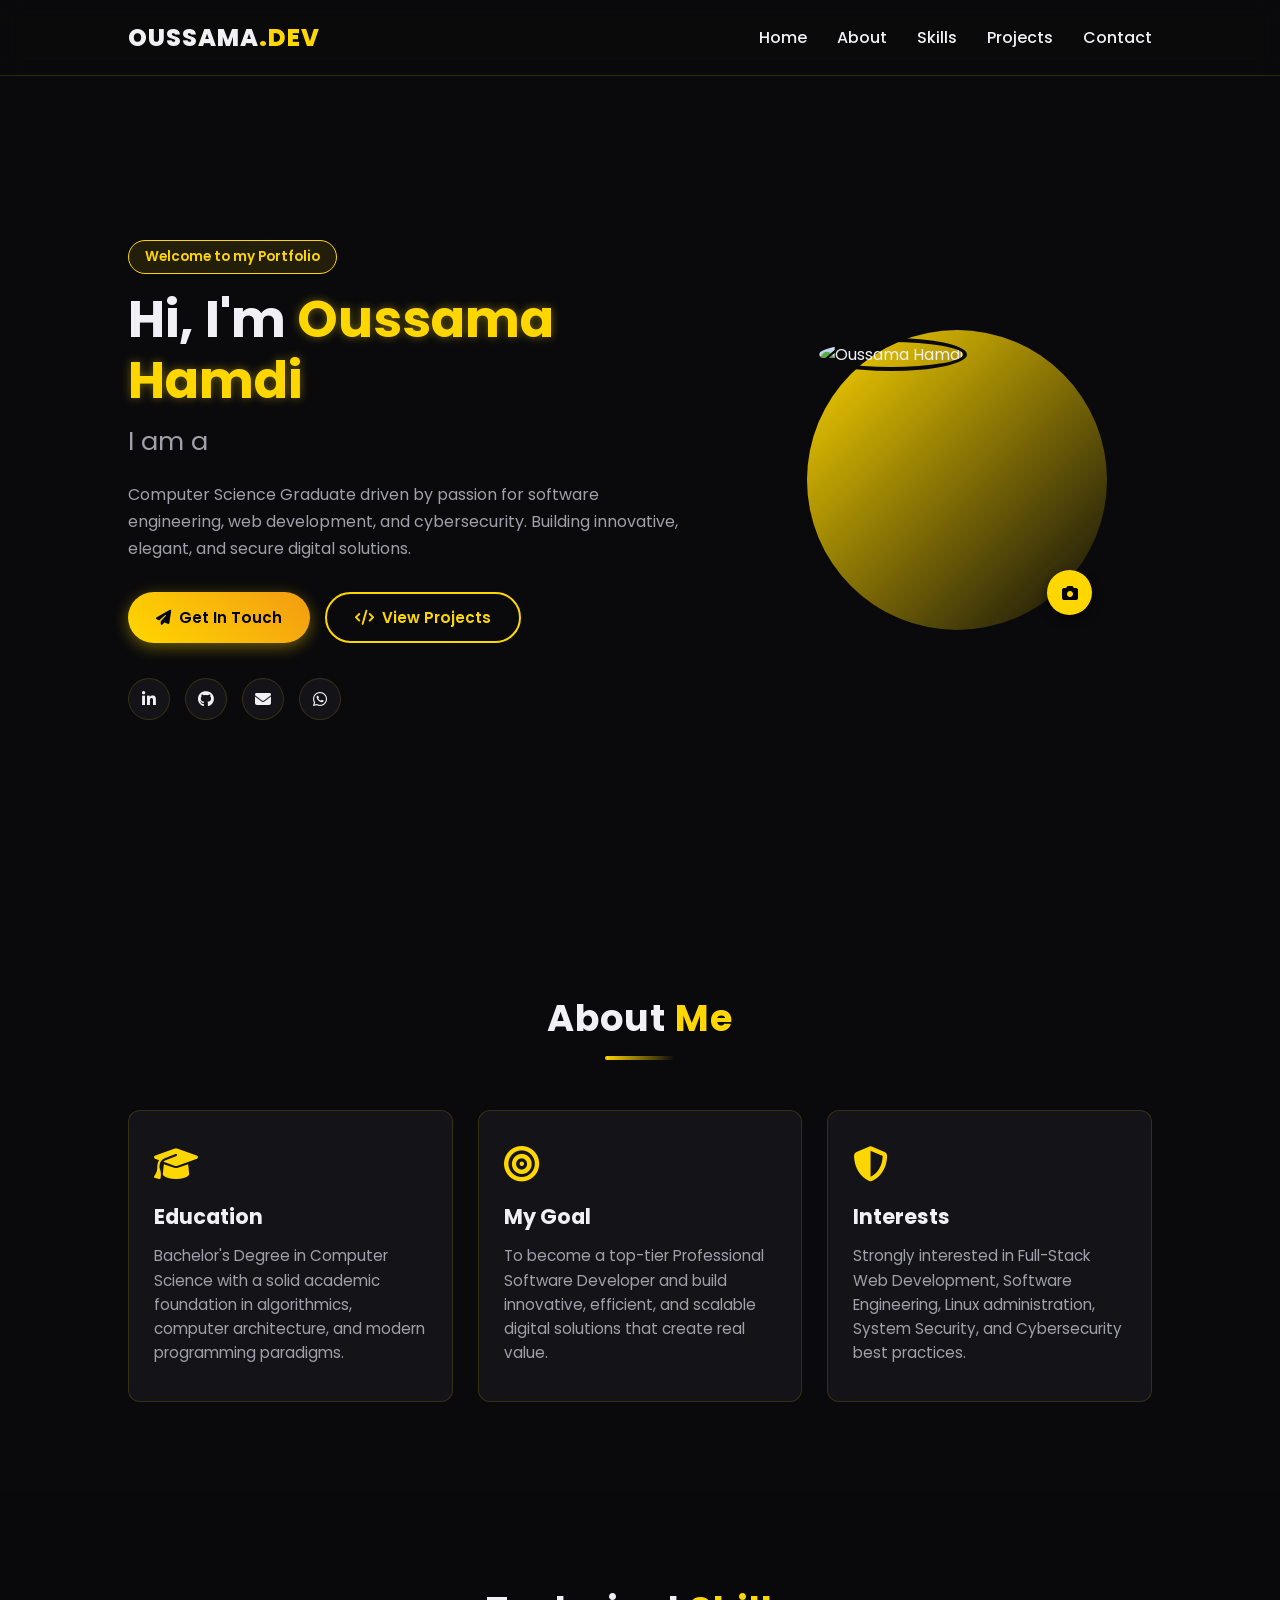
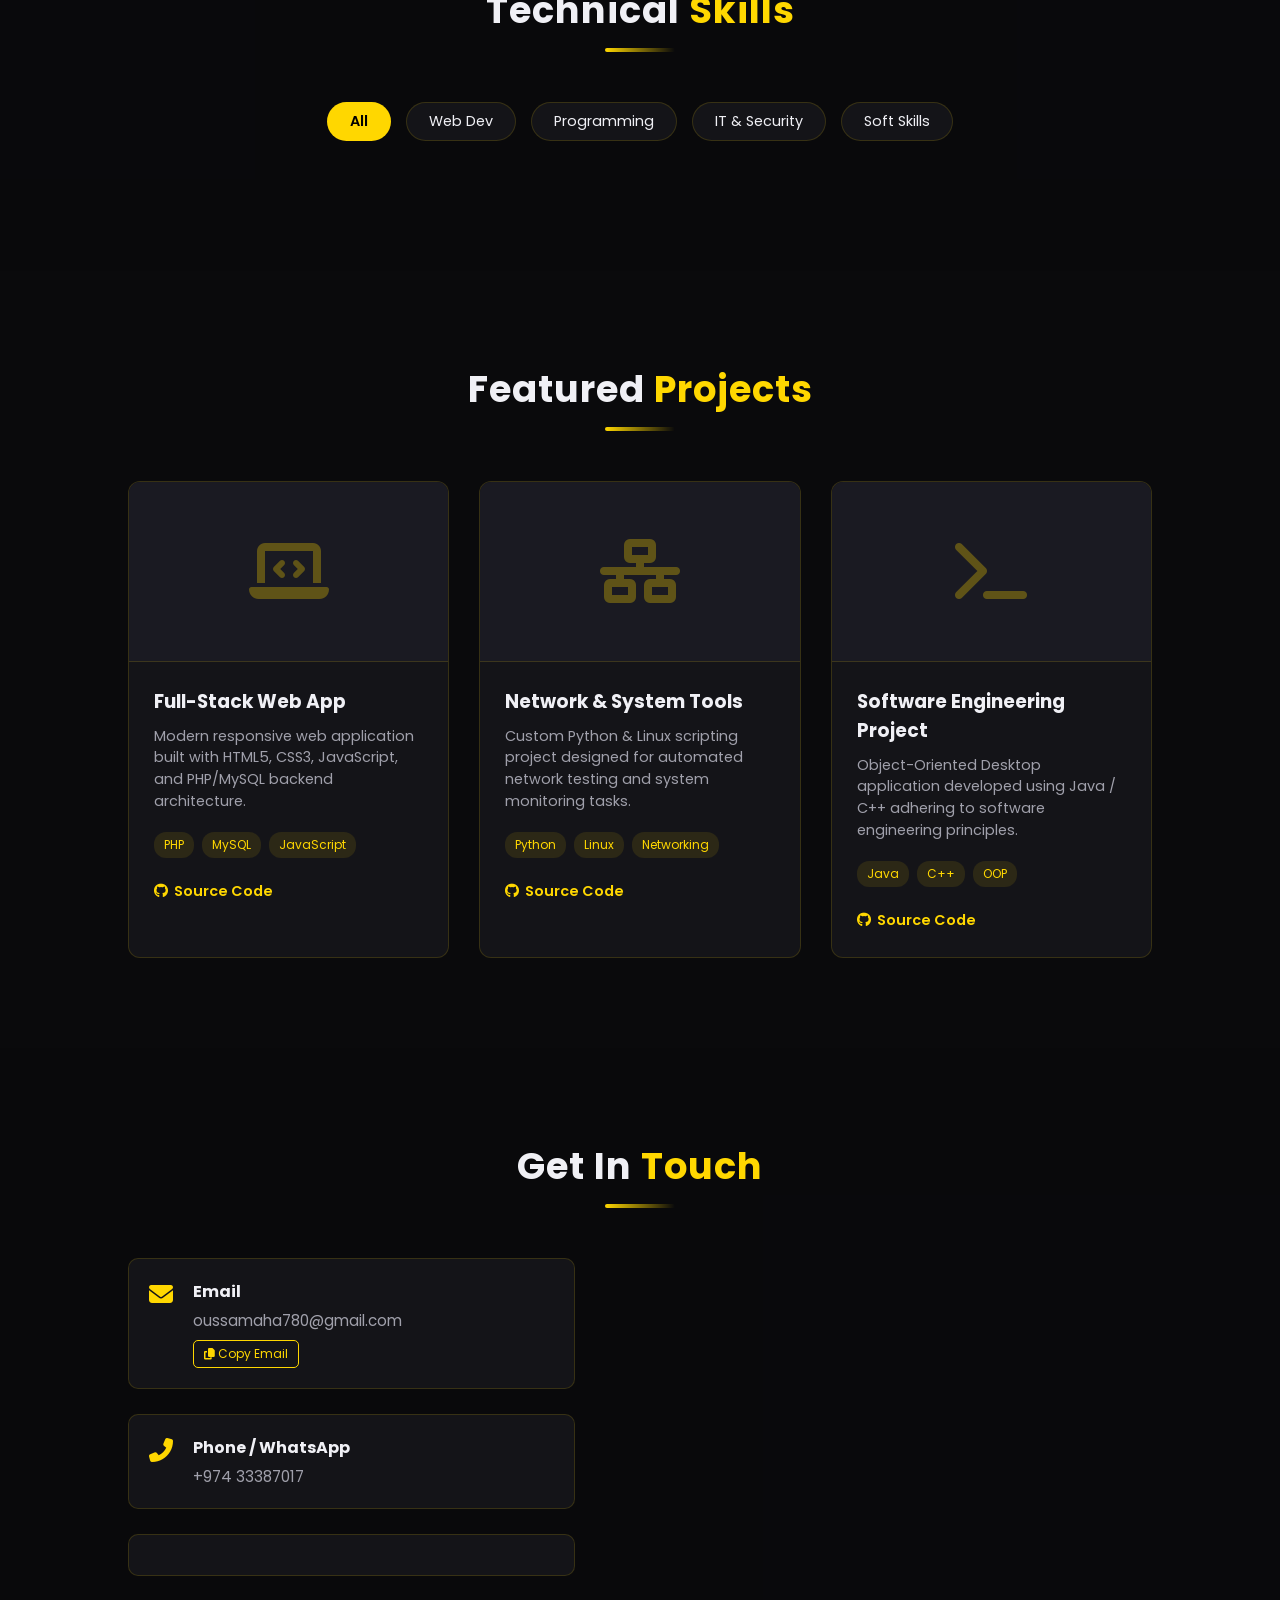
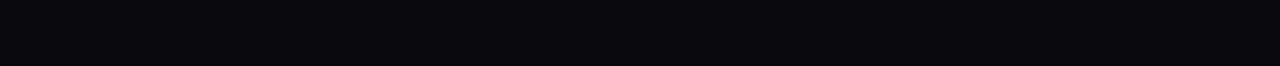
==== index.html @ 5cb372cb "Add files via upload" ====
<!DOCTYPE html>
<html lang="en">
<head>
    <meta charset="UTF-8">
    <meta name="viewport" content="width=device-width, initial-scale=1.0">
    <title>Oussama Hamdi | Software & Web Developer Portfolio</title>
    <!-- FontAwesome for Icons -->
    <link rel="stylesheet" href="https://cdnjs.cloudflare.com/ajax/libs/font-awesome/6.4.0/css/all.min.css">
    <!-- Google Fonts -->
    <link href="https://fonts.googleapis.com/css2?family=Poppins:wght@300;400;500;600;700;800&family=Cairo:wght@400;700&display=swap" rel="stylesheet">
    <!-- CSS File -->
    <link rel="stylesheet" href="style.css">
</head>
<body>

    <!-- Dynamic Particle Canvas -->
    <canvas id="bg-canvas"></canvas>

    <!-- Navigation Bar -->
    <nav class="navbar">
        <div class="logo">OUSSAMA<span>.DEV</span></div>
        <ul class="nav-links">
            <li><a href="#hero">Home</a></li>
            <li><a href="#about">About</a></li>
            <li><a href="#skills">Skills</a></li>
            <li><a href="#projects">Projects</a></li>
            <li><a href="#contact">Contact</a></li>
        </ul>
        <div class="menu-toggle" id="mobile-menu">
            <i class="fas fa-bars"></i>
        </div>
    </nav>

    <!-- Hero Section -->
    <section id="hero" class="hero">
        <div class="hero-container">
            <div class="hero-content">
                <span class="badge">Welcome to my Portfolio</span>
                <h1>Hi, I'm <span class="gold-text">Oussama Hamdi</span></h1>
                <h2 class="typing-container">
                    I am a <span class="typing-text" id="typewriter"></span><span class="cursor"> </span>
                </h2>
                <p>Computer Science Graduate driven by passion for software engineering, web development, and cybersecurity. Building innovative, elegant, and secure digital solutions.</p>
                
                <div class="hero-btns">
                    <a href="#contact" class="btn btn-primary"><i class="fas fa-paper-plane"></i> Get In Touch</a>
                    <a href="#projects" class="btn btn-outline"><i class="fas fa-code"></i> View Projects</a>
                </div>

                <div class="social-links">
                    <a href="https://www.linkedin.com/in/oussama-hamdi-a90a05418" target="_blank" title="LinkedIn"><i class="fab fa-linkedin-in"></i></a>
                    <a href="https://github.com/oussama2026dev" target="_blank" title="GitHub"><i class="fab fa-github"></i></a>
                    <a href="mailto:oussamaha780@gmail.com" title="Email"><i class="fas fa-envelope"></i></a>
                    <a href="https://wa.me/97433387017" target="_blank" title="WhatsApp"><i class="fab fa-whatsapp"></i></a>
                </div>
            </div>

            <!-- Profile Image Area with Image Upload Feature -->
            <div class="hero-image-box">
                <div class="image-wrapper">
                    <img id="profile-img" src="https://images.unsplash.com/photo-1534972195531-d756b9bfa9f2?auto=format&fit=crop&w=600&q=80" alt="Oussama Hamdi">
                    <label for="image-upload" class="upload-badge" title="Click to change your photo">
                        <i class="fas fa-camera"></i>
                    </label>
                    <input type="file" id="image-upload" accept="image/*" style="display: none;">
                </div>
            </div>
        </div>
    </section>

    <!-- About Section -->
    <section id="about" class="section">
        <div class="section-title">
            <h2>About <span>Me</span></h2>
            <div class="title-underline"></div>
        </div>
        <div class="about-grid">
            <div class="about-card highlight">
                <i class="fas fa-graduation-cap icon"></i>
                <h3>Education</h3>
                <p>Bachelor's Degree in Computer Science with a solid academic foundation in algorithmics, computer architecture, and modern programming paradigms.</p>
            </div>
            <div class="about-card highlight">
                <i class="fas fa-bullseye icon"></i>
                <h3>My Goal</h3>
                <p>To become a top-tier Professional Software Developer and build innovative, efficient, and scalable digital solutions that create real value.</p>
            </div>
            <div class="about-card highlight">
                <i class="fas fa-shield-alt icon"></i>
                <h3>Interests</h3>
                <p>Strongly interested in Full-Stack Web Development, Software Engineering, Linux administration, System Security, and Cybersecurity best practices.</p>
            </div>
        </div>
    </section>

    <!-- Skills Section -->
    <section id="skills" class="section dark-bg">
        <div class="section-title">
            <h2>Technical <span>Skills</span></h2>
            <div class="title-underline"></div>
        </div>

        <div class="skills-filter">
            <button class="filter-btn active" data-filter="all">All</button>
            <button class="filter-btn" data-filter="web">Web Dev</button>
            <button class="filter-btn" data-filter="prog">Programming</button>
            <button class="filter-btn" data-filter="it">IT & Security</button>
            <button class="filter-btn" data-filter="soft">Soft Skills</button>
        </div>

        <div class="skills-grid" id="skills-container">
            <!-- Dynamic skills rendered by JS -->
        </div>
    </section>

    <!-- Projects Section -->
    <section id="projects" class="section">
        <div class="section-title">
            <h2>Featured <span>Projects</span></h2>
            <div class="title-underline"></div>
        </div>
        <div class="projects-grid">
            <div class="project-card">
                <div class="project-img">
                    <i class="fas fa-laptop-code placeholder-icon"></i>
                </div>
                <div class="project-info">
                    <h3>Full-Stack Web App</h3>
                    <p>Modern responsive web application built with HTML5, CSS3, JavaScript, and PHP/MySQL backend architecture.</p>
                    <div class="tags">
                        <span>PHP</span> <span>MySQL</span> <span>JavaScript</span>
                    </div>
                    <div class="project-links">
                        <a href="https://github.com/oussama2026dev" target="_blank"><i class="fab fa-github"></i> Source Code</a>
                    </div>
                </div>
            </div>

            <div class="project-card">
                <div class="project-img">
                    <i class="fas fa-network-wired placeholder-icon"></i>
                </div>
                <div class="project-info">
                    <h3>Network & System Tools</h3>
                    <p>Custom Python & Linux scripting project designed for automated network testing and system monitoring tasks.</p>
                    <div class="tags">
                        <span>Python</span> <span>Linux</span> <span>Networking</span>
                    </div>
                    <div class="project-links">
                        <a href="https://github.com/oussama2026dev" target="_blank"><i class="fab fa-github"></i> Source Code</a>
                    </div>
                </div>
            </div>

            <div class="project-card">
                <div class="project-img">
                    <i class="fas fa-terminal placeholder-icon"></i>
                </div>
                <div class="project-info">
                    <h3>Software Engineering Project</h3>
                    <p>Object-Oriented Desktop application developed using Java / C++ adhering to software engineering principles.</p>
                    <div class="tags">
                        <span>Java</span> <span>C++</span> <span>OOP</span>
                    </div>
                    <div class="project-links">
                        <a href="https://github.com/oussama2026dev" target="_blank"><i class="fab fa-github"></i> Source Code</a>
                    </div>
                </div>
            </div>
        </div>
    </section>

    <!-- Contact Section -->
    <section id="contact" class="section dark-bg">
        <div class="section-title">
            <h2>Get In <span>Touch</span></h2>
            <div class="title-underline"></div>
        </div>
        <div class="contact-wrapper">
            <div class="contact-info">
                <div class="contact-item">
                    <i class="fas fa-envelope icon"></i>
                    <div>
                        <h4>Email</h4>
                        <p id="email-text">oussamaha780@gmail.com</p>
                        <button class="copy-btn" onclick="copyEmail()"><i class="fas fa-copy"></i> Copy Email</button>
                    </div>
                </div>

                <div class="contact-item">
                    <i class="fas fa-phone-alt icon"></i>
                    <div>
                        <h4>Phone / WhatsApp</h4>
                        <p>+974 33387017</p>
                    </div>
                </div>

                <div class="contact-item">
---- style.css ----
/* Color Palette: Deep Black & Premium Neon Gold */
:root {
    --bg-dark: #0a0a0c;
    --bg-card: #141418;
    --bg-card-hover: #1e1e24;
    --gold-primary: #ffd700;
    --gold-accent: #f39c12;
    --gold-glow: rgba(255, 215, 0, 0.4);
    --text-main: #f0f0f5;
    --text-muted: #a0a0ab;
    --border-color: rgba(255, 215, 0, 0.15);
    --transition: all 0.3s ease;
}

* {
    margin: 0;
    padding: 0;
    box-sizing: border-box;
    font-family: 'Poppins', 'Cairo', sans-serif;
    scroll-behavior: smooth;
}

body {
    background-color: var(--bg-dark);
    color: var(--text-main);
    overflow-x: hidden;
    position: relative;
}

#bg-canvas {
    position: fixed;
    top: 0;
    left: 0;
    width: 100vw;
    height: 100vh;
    z-index: -1;
    pointer-events: none;
}

/* Typography & General */
.gold-text {
    color: var(--gold-primary);
    text-shadow: 0 0 10px var(--gold-glow);
}

.section {
    padding: 90px 10%;
}

.dark-bg {
    background-color: rgba(10, 10, 12, 0.85);
}

.section-title {
    text-align: center;
    margin-bottom: 50px;
}

.section-title h2 {
    font-size: 2.3rem;
    font-weight: 700;
    letter-spacing: 1px;
}

.section-title h2 span {
    color: var(--gold-primary);
}

.title-underline {
    width: 70px;
    height: 4px;
    background: linear-gradient(90deg, var(--gold-primary), transparent);
    margin: 10px auto 0;
    border-radius: 2px;
}

/* Navbar */
.navbar {
    display: flex;
    justify-content: space-between;
    align-items: center;
    padding: 20px 10%;
    position: fixed;
    width: 100%;
    top: 0;
    left: 0;
    z-index: 1000;
    background: rgba(10, 10, 12, 0.9);
    backdrop-filter: blur(10px);
    border-bottom: 1px solid var(--border-color);
}

.logo {
    font-size: 1.5rem;
    font-weight: 800;
    letter-spacing: 1px;
}

.logo span {
    color: var(--gold-primary);
}

.nav-links {
    display: flex;
    list-style: none;
    gap: 30px;
}

.nav-links a {
    color: var(--text-main);
    text-decoration: none;
    font-weight: 500;
    transition: var(--transition);
}

.nav-links a:hover {
    color: var(--gold-primary);
}

.menu-toggle {
    display: none;
    font-size: 1.5rem;
    cursor: pointer;
    color: var(--gold-primary);
}

/* Hero Section */
.hero {
    min-height: 100vh;
    display: flex;
    align-items: center;
    padding: 120px 10% 60px;
}

.hero-container {
    display: grid;
    grid-template-columns: 1.2fr 0.8fr;
    gap: 50px;
    align-items: center;
    width: 100%;
}

.badge {
    display: inline-block;
    padding: 6px 16px;
    background: rgba(255, 215, 0, 0.1);
    color: var(--gold-primary);
    border: 1px solid var(--gold-primary);
    border-radius: 20px;
    font-size: 0.85rem;
    font-weight: 600;
    margin-bottom: 15px;
}

.hero-content h1 {
    font-size: 3.2rem;
    line-height: 1.2;
    margin-bottom: 10px;
}

.typing-container {
    font-size: 1.6rem;
    color: var(--text-muted);
    font-weight: 400;
    margin-bottom: 20px;
}

.typing-text {
    color: var(--gold-primary);
    font-weight: 600;
}

.cursor {
    display: inline-block;
    background-color: var(--gold-primary);
    width: 2px;
    animation: blink 1s infinite;
}

@keyframes blink {
    0%, 100% { opacity: 1; }
    50% { opacity: 0; }
}

.hero-content p {
    color: var(--text-muted);
    font-size: 1rem;
    line-height: 1.7;
    margin-bottom: 30px;
    max-width: 550px;
}

.hero-btns {
    display: flex;
    gap: 15px;
    margin-bottom: 35px;
}

.btn {
    padding: 12px 28px;
    border-radius: 30px;
    text-decoration: none;
    font-weight: 600;
    font-size: 0.95rem;
    transition: var(--transition);
    cursor: pointer;
    display: inline-flex;
    align-items: center;
    gap: 8px;
    border: none;
}

.btn-primary {
    background: linear-gradient(45deg, var(--gold-primary), var(--gold-accent));
    color: #000;
    box-shadow: 0 4px 15px var(--gold-glow);
}

.btn-primary:hover {
    transform: translateY(-3px);
    box-shadow: 0 6px 20px rgba(255, 215, 0, 0.6);
}

.btn-outline {
    background: transparent;
    color: var(--gold-primary);
    border: 2px solid var(--gold-primary);
}

.btn-outline:hover {
    background: rgba(255, 215, 0, 0.1);
    transform: translateY(-3px);
}

.social-links {
    display: flex;
    gap: 15px;
}

.social-links a {
    width: 42px;
    height: 42px;
    border-radius: 50%;
    background: var(--bg-card);
    border: 1px solid var(--border-color);
    color: var(--text-main);
    display: flex;
    align-items: center;
    justify-content: center;
    text-decoration: none;
    transition: var(--transition);
}

.social-links a:hover {
    color: var(--gold-primary);
    border-color: var(--gold-primary);
    transform: translateY(-50%) scale(1.1);
    box-shadow: 0 0 15px var(--gold-glow);
}

/* Hero Image Upload Styling */
.hero-image-box {
    display: flex;
    justify-content: center;
}

.image-wrapper {
    position: relative;
    width: 300px;
    height: 300px;
    border-radius: 50%;
    padding: 8px;
    background: linear-gradient(135deg, var(--gold-primary), transparent);
}

.image-wrapper img {
    width: 100%;
    height: 100%;
    object-fit: cover;
    border-radius: 50%;
    border: 4px solid var(--bg-dark);
}

.upload-badge {
    position: absolute;
    bottom: 15px;
    right: 15px;
    background: var(--gold-primary);
    color: #000;
    width: 45px;
    height: 45px;
    border-radius: 50%;
    display: flex;
    align-items: center;
    justify-content: center;
    cursor: pointer;
    box-shadow: 0 4px 10px rgba(0, 0, 0, 0.5);
    transition: var(--transition);
}

.upload-badge:hover {
    transform: scale(1.15);
}

/* About Grid */
.about-grid {
    display: grid;
    grid-template-columns: repeat(auto-fit, minmax(280px, 1fr));
    gap: 25px;
}

.about-card {
    background: var(--bg-card);
    padding: 35px 25px;
    border-radius: 12px;
    border: 1px solid var(--border-color);
    transition: var(--transition);
}

.about-card:hover {
    transform: translateY(-8px);
    border-color: var(--gold-primary);
    box-shadow: 0 8px 25px rgba(255, 215, 0, 0.1);
}

.about-card .icon {
    font-size: 2.2rem;
    color: var(--gold-primary);
    margin-bottom: 20px;
}

.about-card h3 {
    margin-bottom: 12px;
    font-size: 1.3rem;
}

.about-card p {
    color: var(--text-muted);
    font-size: 0.95rem;
    line-height: 1.6;
}

/* Skills Section */
.skills-filter {
    display: flex;
    justify-content: center;
    gap: 15px;
    margin-bottom: 40px;
    flex-wrap: wrap;
}

.filter-btn {
    padding: 8px 22px;
    background: var(--bg-card);
    border: 1px solid var(--border-color);
    color: var(--text-main);
    border-radius: 20px;
    cursor: pointer;
    font-size: 0.9rem;
    transition: var(--transition);
}

.filter-btn.active, .filter-btn:hover {
    background: var(--gold-primary);
    color: #000;
    font-weight: 600;
}

.skills-grid {
    display: grid;
    grid-template-columns: repeat(auto-fill, minmax(180px, 1fr));
    gap: 20px;
}

.skill-card {
    background: var(--bg-card);
    padding: 20px;
    border-radius: 10px;
    border: 1px solid var(--border-color);
    display: flex;
    align-items: center;
    gap: 15px;
    transition: var(--transition);
}

.skill-card:hover {
    border-color: var(--gold-primary);
    background: var(--bg-card-hover);
    transform: scale(1.03);
}

.skill-card i {
    font-size: 1.8rem;
    color: var(--gold-primary);
}

.skill-card span {
    font-weight: 500;
    font-size: 0.95rem;
}

/* Projects Grid */
.projects-grid {
    display: grid;
    grid-template-columns: repeat(auto-fit, minmax(300px, 1fr));
    gap: 30px;
}

.project-card {
    background: var(--bg-card);
    border-radius: 12px;
    overflow: hidden;
    border: 1px solid var(--border-color);
    transition: var(--transition);
}

.project-card:hover {
    transform: translateY(-8px);
    border-color: var(--gold-primary);
}

.project-img {
    height: 180px;
    background: #1a1a22;
    display: flex;
    align-items: center;
    justify-content: center;
    border-bottom: 1px solid var(--border-color);
}

.placeholder-icon {
    font-size: 4rem;
    color: rgba(255, 215, 0, 0.3);
}

.project-info {
    padding: 25px;
}

.project-info h3 {
    margin-bottom: 10px;
}

.project-info p {
    color: var(--text-muted);
    font-size: 0.9rem;
    line-height: 1.5;
    margin-bottom: 20px;
}

.tags {
    display: flex;
    gap: 8px;
    margin-bottom: 20px;
    flex-wrap: wrap;
}

.tags span {
    background: rgba(255, 215, 0, 0.1);
    color: var(--gold-primary);
    font-size: 0.75rem;
    padding: 4px 10px;
    border-radius: 12px;
}

.project-links a {
    color: var(--gold-primary);
    text-decoration: none;
    font-size: 0.9rem;
    font-weight: 600;
    display: inline-flex;
    align-items: center;
    gap: 6px;
}

/* Contact Wrapper */
.contact-wrapper {
    display: grid;
    grid-template-columns: 1fr 1.2fr;
    gap: 40px;
}

.contact-info {
    display: flex;
    flex-direction: column;
    gap: 25px;
}

.contact-item {
    display: flex;
    gap: 20px;
    align-items: flex-start;
    background: var(--bg-card);
    padding: 20px;
    border-radius: 10px;
    border: 1px solid var(--border-color);
}

.contact-item .icon {
    font-size: 1.5rem;
    color: var(--gold-primary);
    margin-top: 3px;
}

.contact-item h4 {
    margin-bottom: 5px;
}

.contact-item p, .contact-item a {
    color: var(--text-muted);
    text-decoration: none;
    font-size: 0.95rem;
}

.copy-btn {
    margin-top: 8px;
    background: transparent;
    border: 1px solid var(--gold-primary);
    color: var(--gold-primary);
    padding: 4px 10px;
    border-radius: 5px;
    font-size: 0.75rem;
    cursor: pointer;
    transition: var(--transition);
}

.copy-btn:hover {
    background: var(--gold-primary);
    color: #000;
}

.contact-form {
    background: var(--bg-card);
    padding: 30px;
    border-radius: 12px;
    border: 1px solid var(--border-color);
}

.form-group {
    margin-bottom: 20px;
}

.form-group input, .form-group textarea {
    width: 100%;
    padding: 12px 15px;
    background: #0d0d10;
    border: 1px solid var(--border-color);
    border-radius: 8px;
    color: var(--text-main);
    font-size: 0.95rem;
    outline: none;
    transition: var(--transition);
}

.form-group input:focus, .form-group textarea:focus {
    border-color: var(--gold-primary);
    box-shadow: 0 0 8px var(--gold-glow);
}

.full-width {
    width: 100%;
    justify-content: center;
}

/* Footer */
footer {
    text-align: center;
    padding: 25px;
    border-top: 1px solid var(--border-color);
    color: var(--text-muted);
    font-size: 0.85rem;
}

/* Mobile Responsive */
@media (max-width: 900px) {
    .hero-container {
        grid-template-columns: 1fr;
        text-align: center;
    }

    .hero-content p {
        margin: 0 auto 30px;
    }

    .hero-btns, .social-links {
        justify-content: center;
    }

    .contact-wrapper {
        grid-template-columns: 1fr;
    }

    .nav-links {
        display: none;
        position: absolute;
        top: 100%;
        left: 0;
        width: 100%;
        background: var(--bg-dark);
        flex-direction: column;
        padding: 20px;
        text-align: center;
        border-bottom: 1px solid var(--border-color);
    }

    .nav-links.active {
        display: flex;
    }

    .menu-toggle {
        display: block;
    }
}
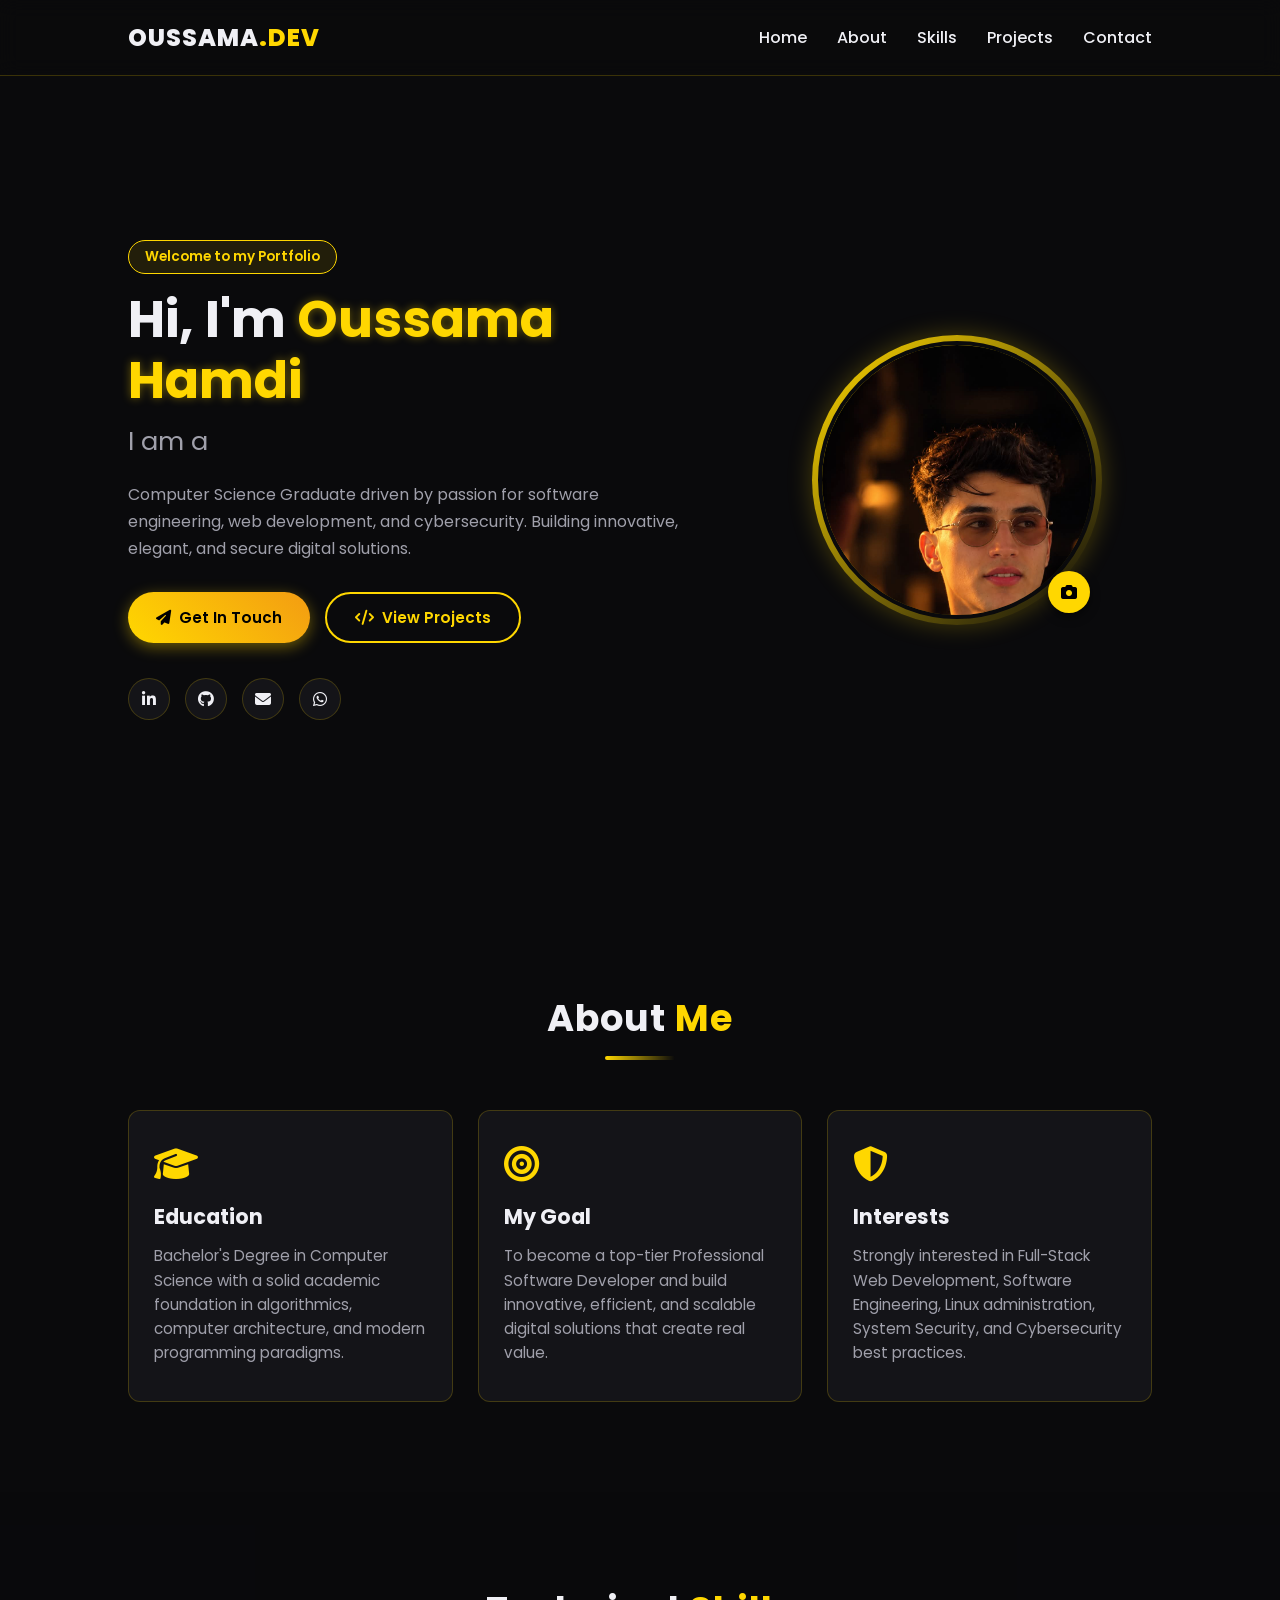
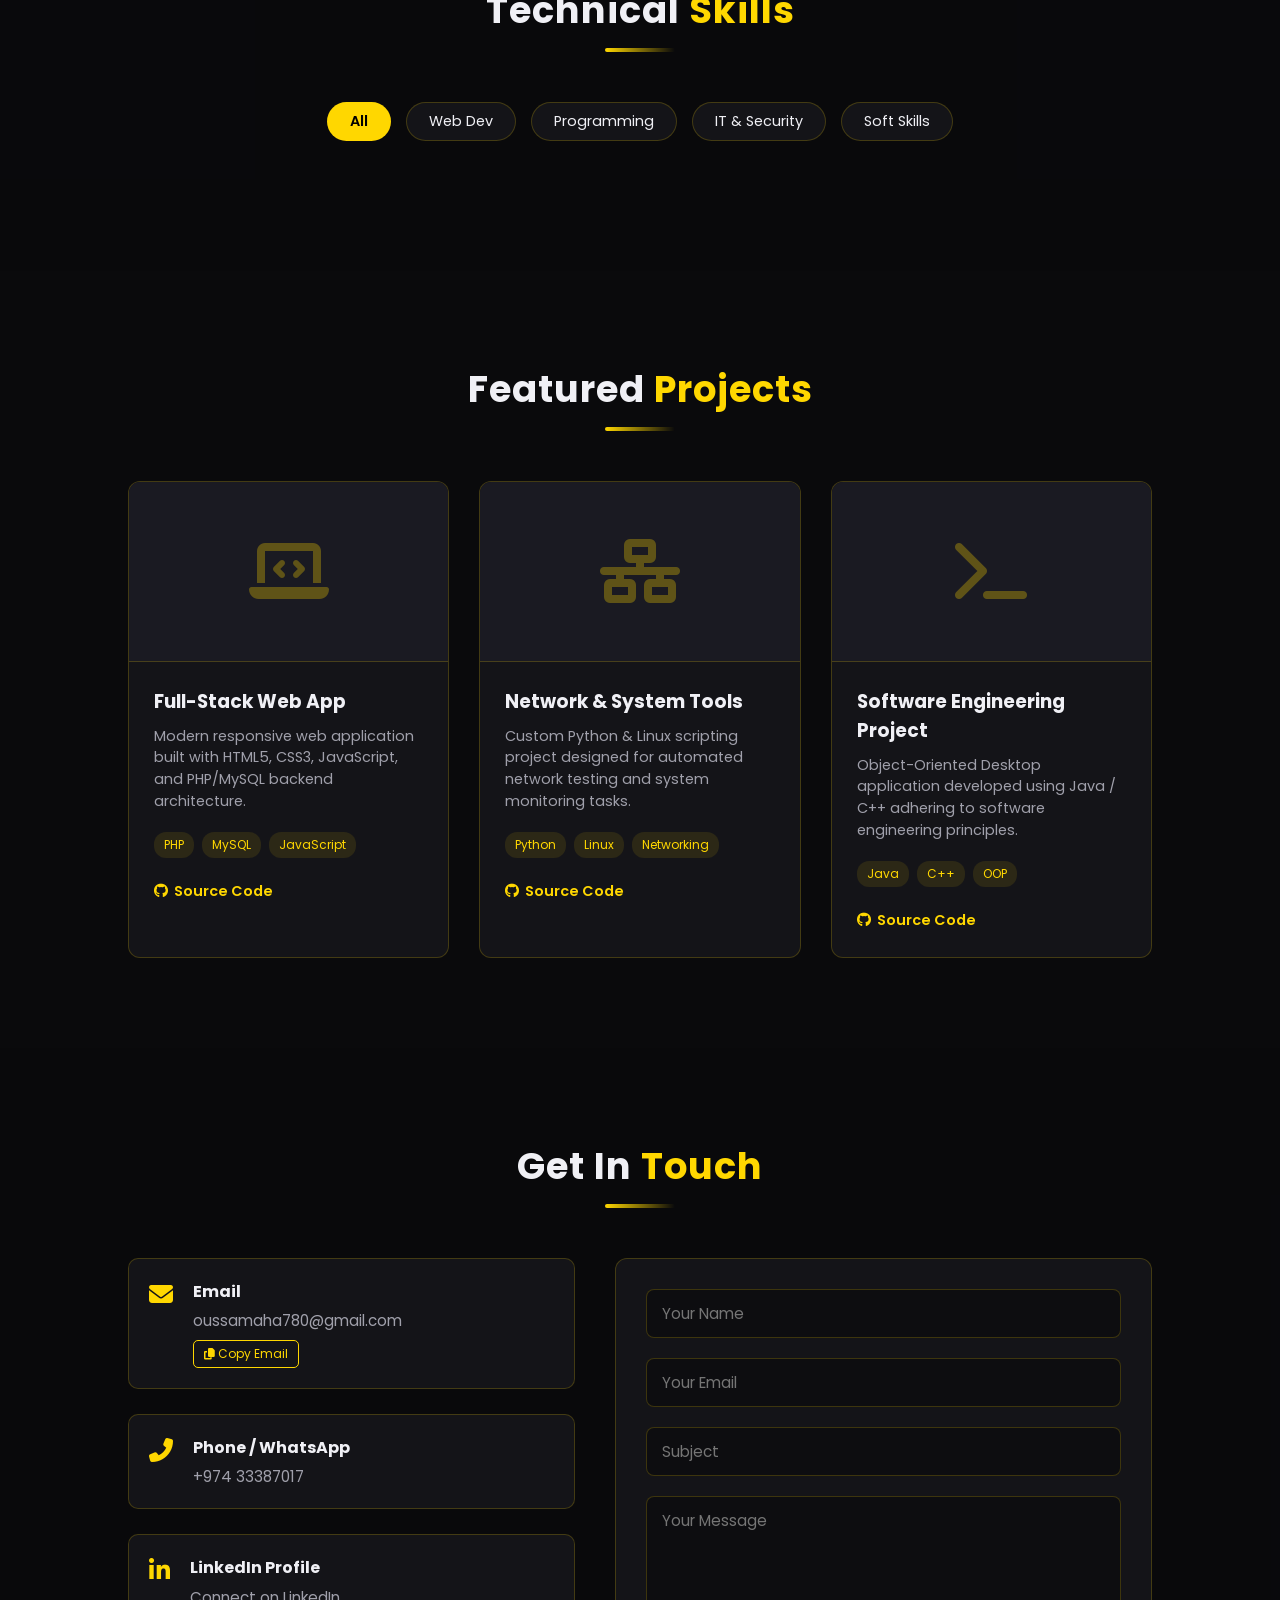
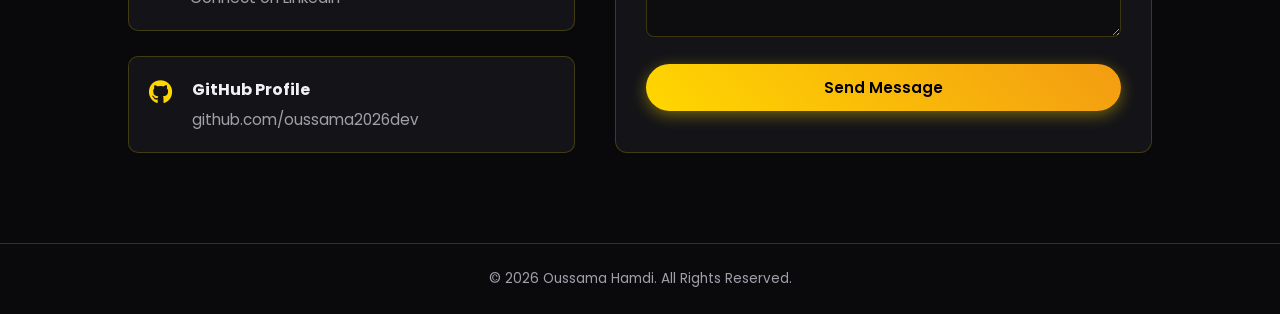
==== commit 3079a12b: "oussa" ====
--- a/index.html
+++ b/index.html
@@ -4,16 +4,16 @@
     <meta charset="UTF-8">
     <meta name="viewport" content="width=device-width, initial-scale=1.0">
     <title>Oussama Hamdi | Software & Web Developer Portfolio</title>
-    <!-- FontAwesome for Icons -->
+    <!-- FontAwesome Icons -->
     <link rel="stylesheet" href="https://cdnjs.cloudflare.com/ajax/libs/font-awesome/6.4.0/css/all.min.css">
     <!-- Google Fonts -->
     <link href="https://fonts.googleapis.com/css2?family=Poppins:wght@300;400;500;600;700;800&family=Cairo:wght@400;700&display=swap" rel="stylesheet">
-    <!-- CSS File -->
+    <!-- CSS Link -->
     <link rel="stylesheet" href="style.css">
 </head>
 <body>
 
-    <!-- Dynamic Particle Canvas -->
+    <!-- Particle Animation Canvas -->
     <canvas id="bg-canvas"></canvas>
 
     <!-- Navigation Bar -->
@@ -55,11 +55,12 @@
                 </div>
             </div>
 
-            <!-- Profile Image Area with Image Upload Feature -->
+            <!-- Profile Image Section -->
             <div class="hero-image-box">
                 <div class="image-wrapper">
-                    <img id="profile-img" src="https://images.unsplash.com/photo-1534972195531-d756b9bfa9f2?auto=format&fit=crop&w=600&q=80" alt="Oussama Hamdi">
-                    <label for="image-upload" class="upload-badge" title="Click to change your photo">
+                    <!-- تم دمج صورتك الشخصية هنا -->
+                    <img id="profile-img" src="profilee.jpg" alt=" ">
+                    <label for="image-upload" class="upload-badge" title="Change photo">
                         <i class="fas fa-camera"></i>
                     </label>
                     <input type="file" id="image-upload" accept="image/*" style="display: none;">
@@ -108,9 +109,7 @@
             <button class="filter-btn" data-filter="soft">Soft Skills</button>
         </div>
 
-        <div class="skills-grid" id="skills-container">
-            <!-- Dynamic skills rendered by JS -->
-        </div>
+        <div class="skills-grid" id="skills-container"></div>
     </section>
 
     <!-- Projects Section -->
@@ -195,4 +194,47 @@
                     </div>
                 </div>
 
-                <div class="contact-item">+                <div class="contact-item">
+                    <i class="fab fa-linkedin-in icon"></i>
+                    <div>
+                        <h4>LinkedIn Profile</h4>
+                        <a href="https://www.linkedin.com/in/oussama-hamdi-a90a05418" target="_blank">Connect on LinkedIn</a>
+                    </div>
+                </div>
+
+                <div class="contact-item">
+                    <i class="fab fa-github icon"></i>
+                    <div>
+                        <h4>GitHub Profile</h4>
+                        <a href="https://github.com/oussama2026dev" target="_blank">github.com/oussama2026dev</a>
+                    </div>
+                </div>
+            </div>
+
+            <form class="contact-form" onsubmit="event.preventDefault(); alert('Message sent successfully!');">
+                <div class="form-group">
+                    <input type="text" placeholder="Your Name" required>
+                </div>
+                <div class="form-group">
+                    <input type="email" placeholder="Your Email" required>
+                </div>
+                <div class="form-group">
+                    <input type="text" placeholder="Subject" required>
+                </div>
+                <div class="form-group">
+                    <textarea rows="5" placeholder="Your Message" required></textarea>
+                </div>
+                <button type="submit" class="btn btn-primary full-width">Send Message</button>
+            </form>
+        </div>
+    </section>
+
+    <!-- Footer -->
+    <footer>
+        <p>© 2026 Oussama Hamdi. All Rights Reserved.</p>
+    </footer>
+
+    <!-- JS Link -->
+    <script src="script.js"></script>
+</body>
+</html>
--- a/style.css
+++ b/style.css
@@ -8,7 +8,7 @@
     --gold-glow: rgba(255, 215, 0, 0.4);
     --text-main: #f0f0f5;
     --text-muted: #a0a0ab;
-    --border-color: rgba(255, 215, 0, 0.15);
+    --border-color: rgba(255, 215, 0, 0.2);
     --transition: all 0.3s ease;
 }
 
@@ -37,7 +37,6 @@
     pointer-events: none;
 }
 
-/* Typography & General */
 .gold-text {
     color: var(--gold-primary);
     text-shadow: 0 0 10px var(--gold-glow);
@@ -254,11 +253,11 @@
 .social-links a:hover {
     color: var(--gold-primary);
     border-color: var(--gold-primary);
-    transform: translateY(-50%) scale(1.1);
+    transform: translateY(-3px);
     box-shadow: 0 0 15px var(--gold-glow);
 }
 
-/* Hero Image Upload Styling */
+/* Image Wrapper with Gold Glow */
 .hero-image-box {
     display: flex;
     justify-content: center;
@@ -266,29 +265,31 @@
 
 .image-wrapper {
     position: relative;
-    width: 300px;
-    height: 300px;
+    width: 290px;
+    height: 290px;
     border-radius: 50%;
-    padding: 8px;
+    padding: 6px;
     background: linear-gradient(135deg, var(--gold-primary), transparent);
+    box-shadow: 0 0 25px rgba(255, 215, 0, 0.25);
 }
 
 .image-wrapper img {
     width: 100%;
     height: 100%;
     object-fit: cover;
+    object-position: top center;
     border-radius: 50%;
     border: 4px solid var(--bg-dark);
 }
 
 .upload-badge {
     position: absolute;
-    bottom: 15px;
-    right: 15px;
+    bottom: 12px;
+    right: 12px;
     background: var(--gold-primary);
     color: #000;
-    width: 45px;
-    height: 45px;
+    width: 42px;
+    height: 42px;
     border-radius: 50%;
     display: flex;
     align-items: center;
@@ -302,7 +303,7 @@
     transform: scale(1.15);
 }
 
-/* About Grid */
+/* About Section */
 .about-grid {
     display: grid;
     grid-template-columns: repeat(auto-fit, minmax(280px, 1fr));
@@ -571,7 +572,7 @@
     font-size: 0.85rem;
 }
 
-/* Mobile Responsive */
+/* Mobile Responsiveness */
 @media (max-width: 900px) {
     .hero-container {
         grid-template-columns: 1fr;
@@ -610,4 +611,4 @@
     .menu-toggle {
         display: block;
     }
-}+}
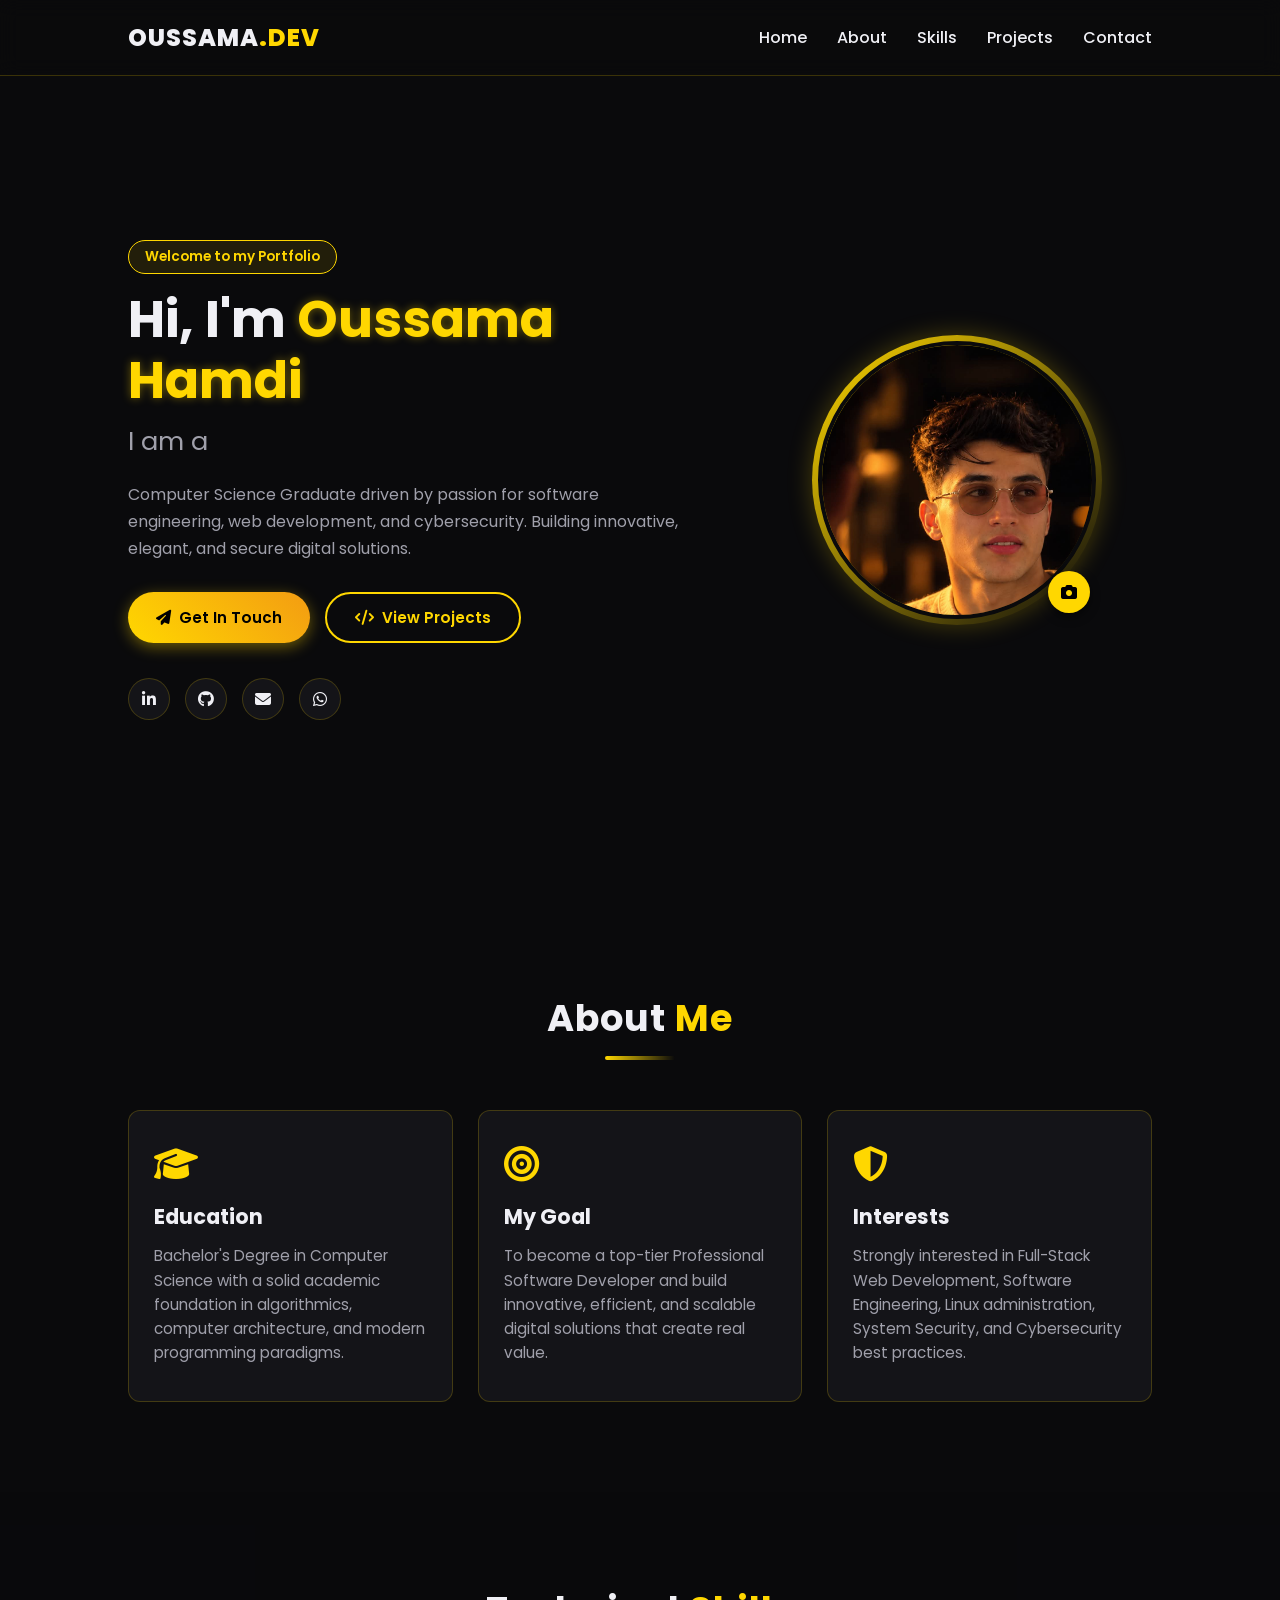
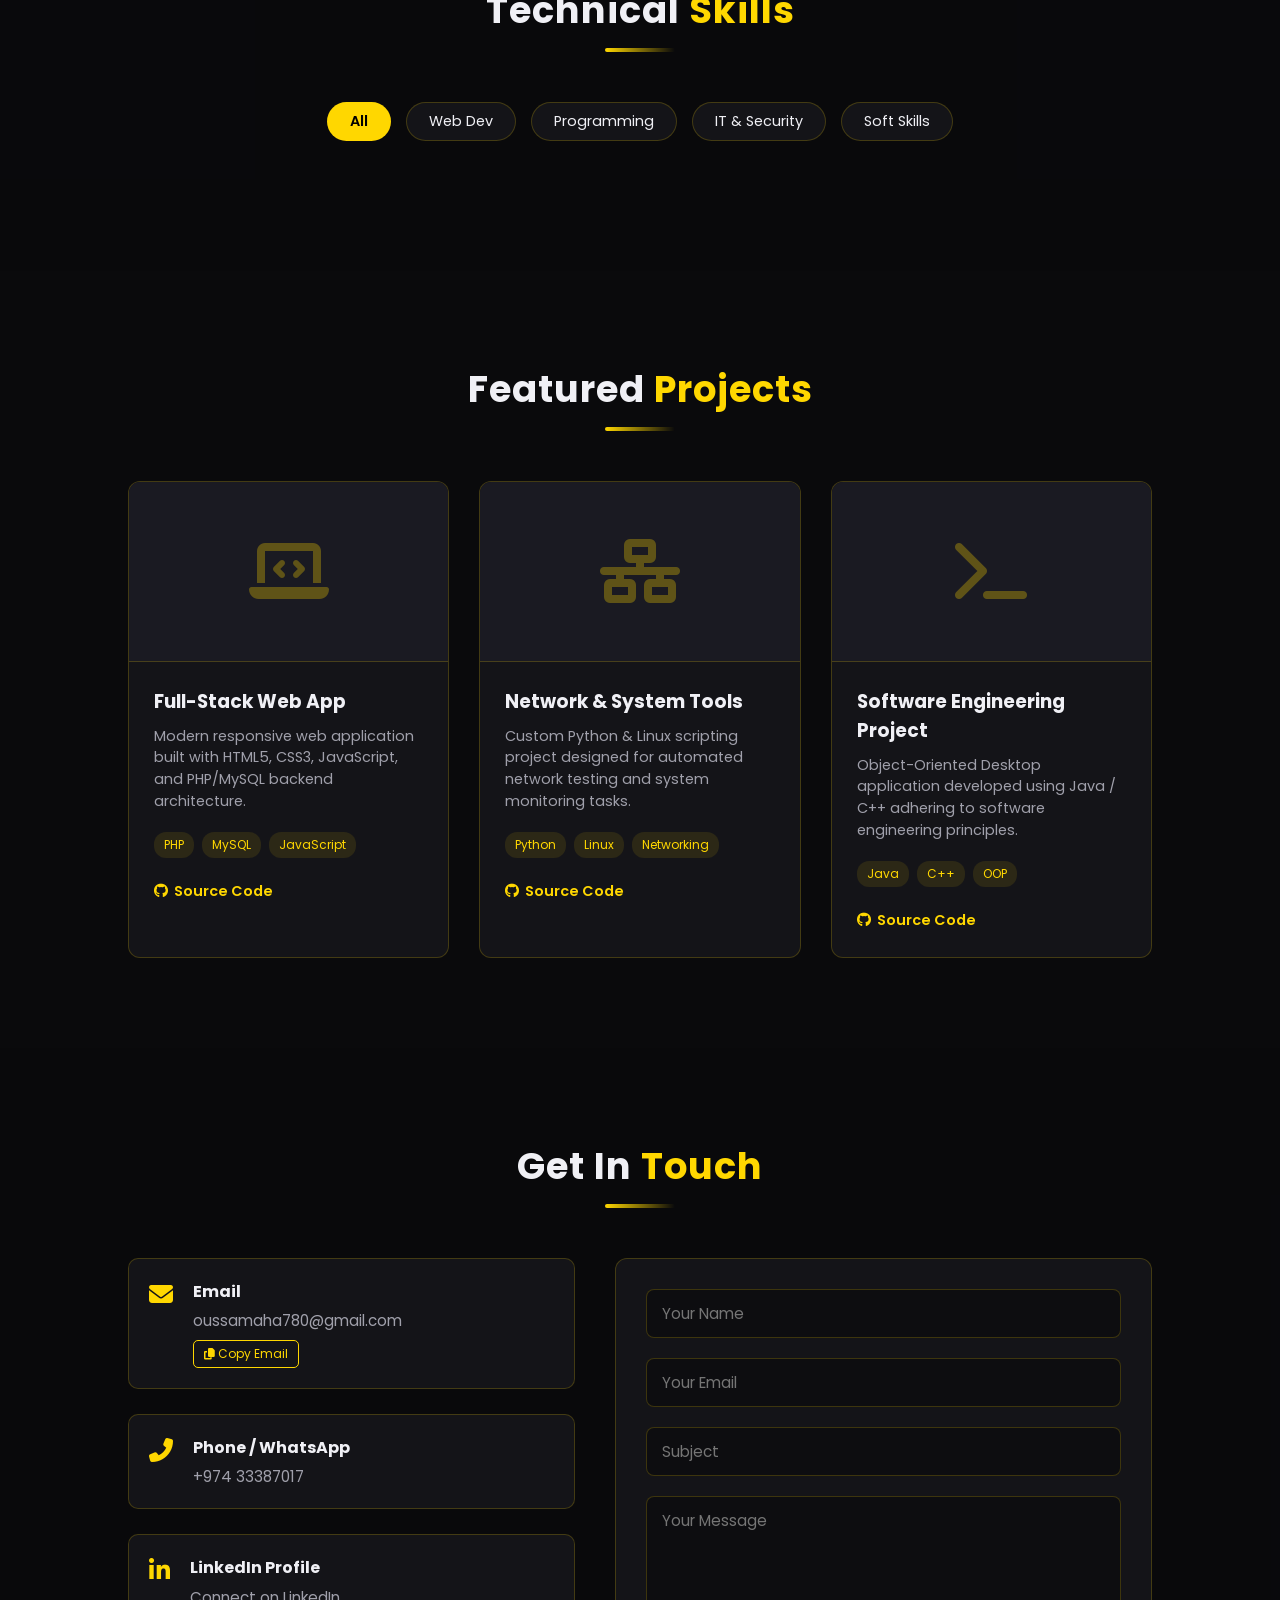
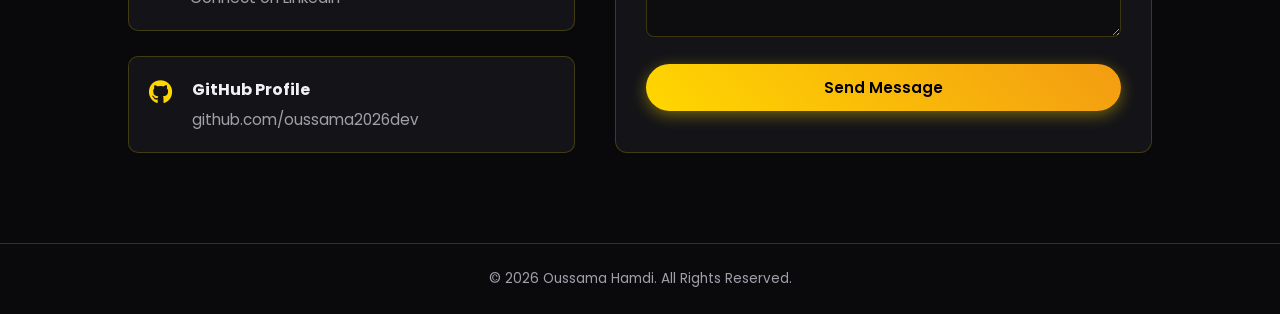
==== commit 86316fa4: "Update index.html" ====
--- a/index.html
+++ b/index.html
@@ -210,21 +210,29 @@
                     </div>
                 </div>
             </div>
-
-            <form class="contact-form" onsubmit="event.preventDefault(); alert('Message sent successfully!');">
-                <div class="form-group">
-                    <input type="text" placeholder="Your Name" required>
-                </div>
-                <div class="form-group">
-                    <input type="email" placeholder="Your Email" required>
-                </div>
-                <div class="form-group">
-                    <input type="text" placeholder="Subject" required>
-                </div>
-                <div class="form-group">
-                    <textarea rows="5" placeholder="Your Message" required></textarea>
-                </div>
-                <button type="submit" class="btn btn-primary full-width">Send Message</button>
+<form class="contact-form" id="contact-form">
+               <div class="form-group">
+    <input type="text" name="name" placeholder="Your Name" required>
+</div>
+
+<div class="form-group">
+    <input type="email" name="email" placeholder="Your Email" required>
+</div>
+
+<div class="form-group">
+    <input type="text" name="subject" placeholder="Subject" required>
+</div>
+
+<div class="form-group">
+    <textarea name="message" rows="5" placeholder="Your Message" required></textarea>
+</div>
+
+<button type="submit" class="btn btn-primary full-width" id="submit-btn">
+    Send Message
+</button>
+
+<p id="form-status"></p>
+
             </form>
         </div>
     </section>
@@ -237,4 +245,4 @@
     <!-- JS Link -->
     <script src="script.js"></script>
 </body>
-</html>+</html>
--- a/style.css
+++ b/style.css
@@ -277,7 +277,7 @@
     width: 100%;
     height: 100%;
     object-fit: cover;
-    object-position: top center;
+    object-position: center 15%;
     border-radius: 50%;
     border: 4px solid var(--bg-dark);
 }
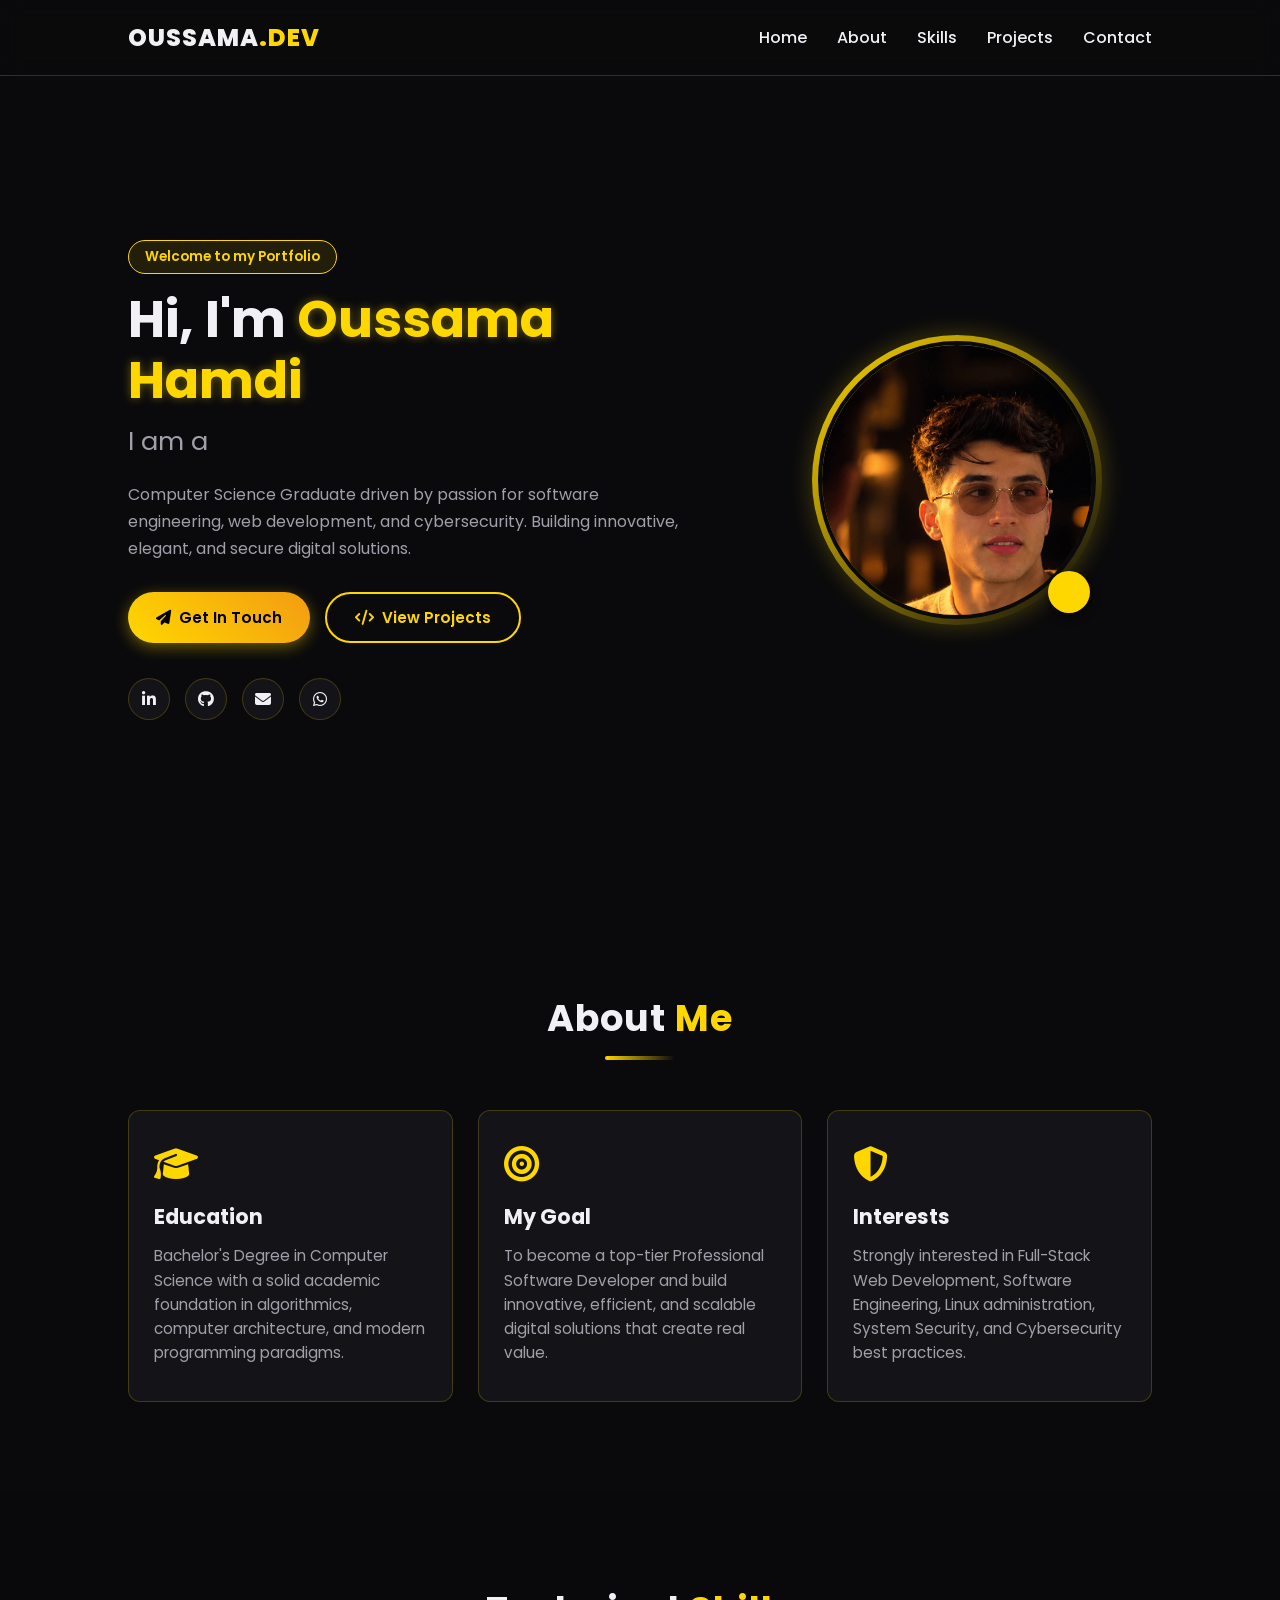
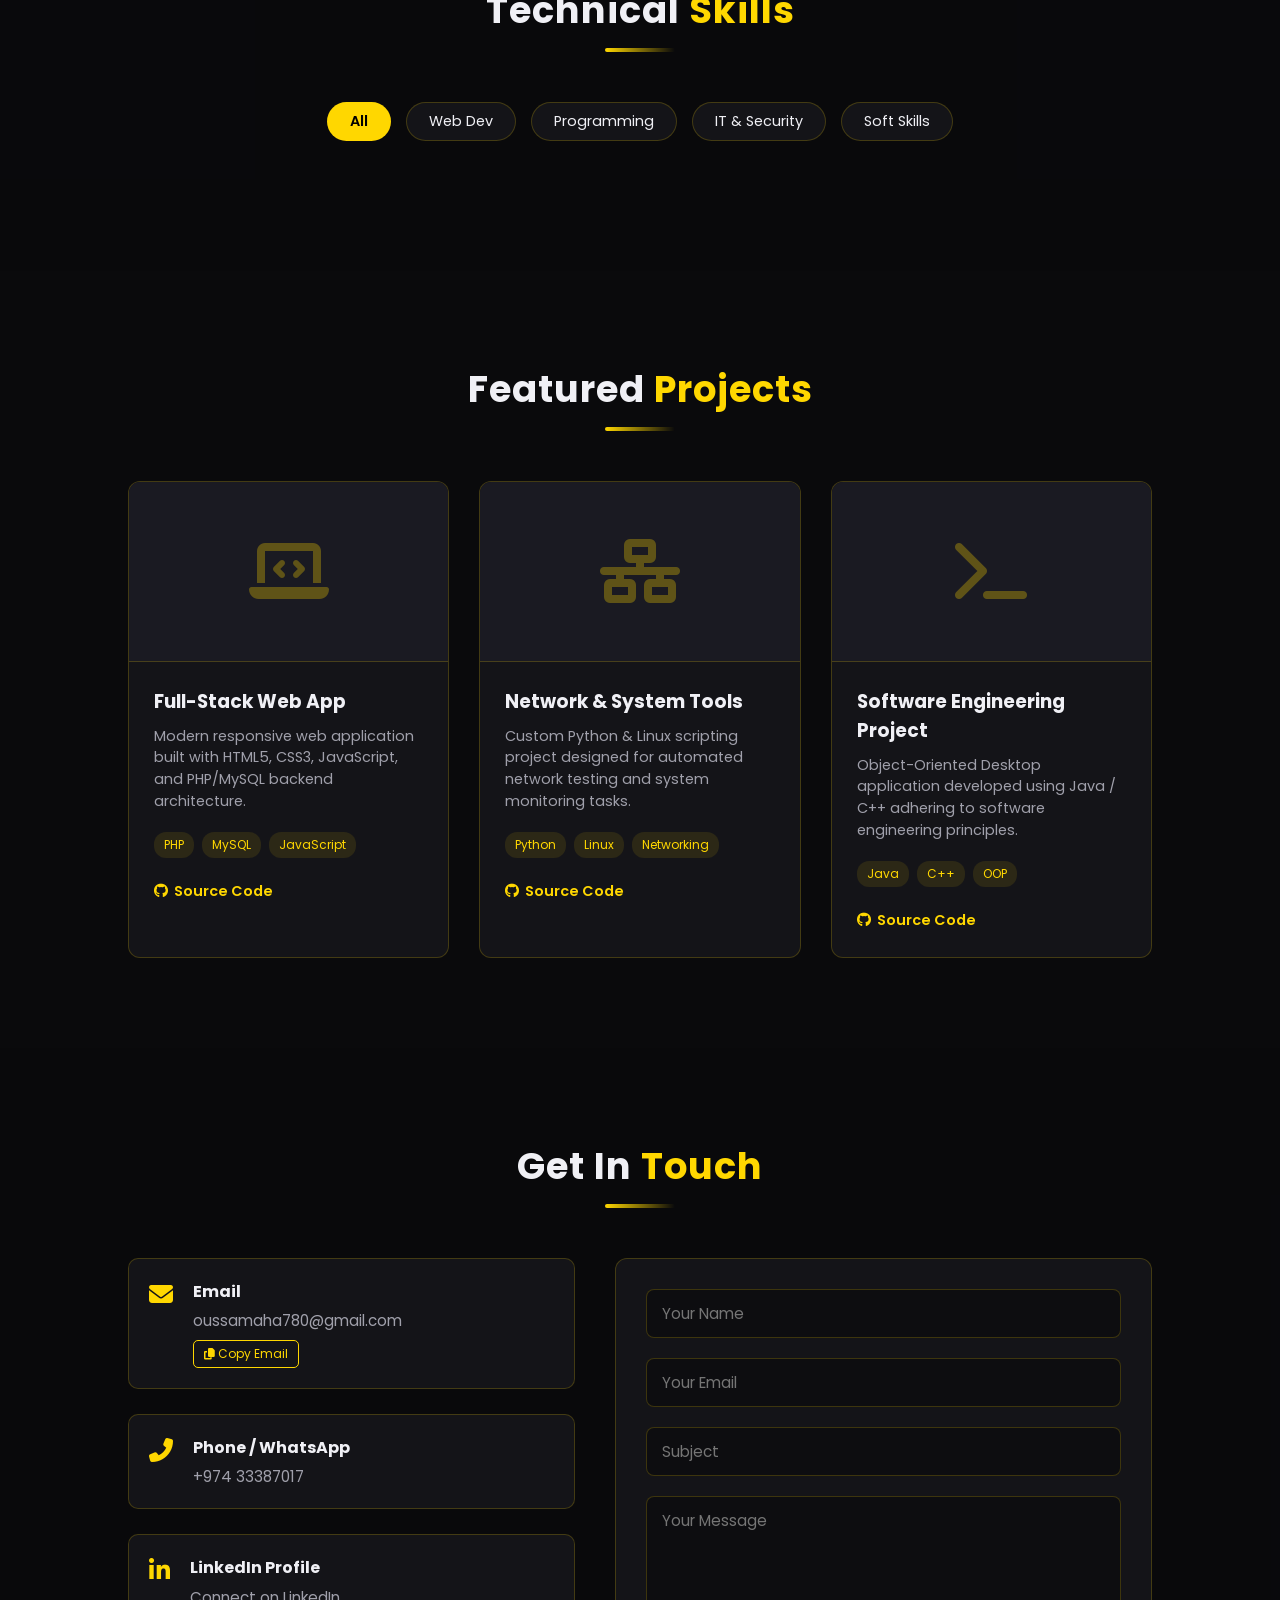
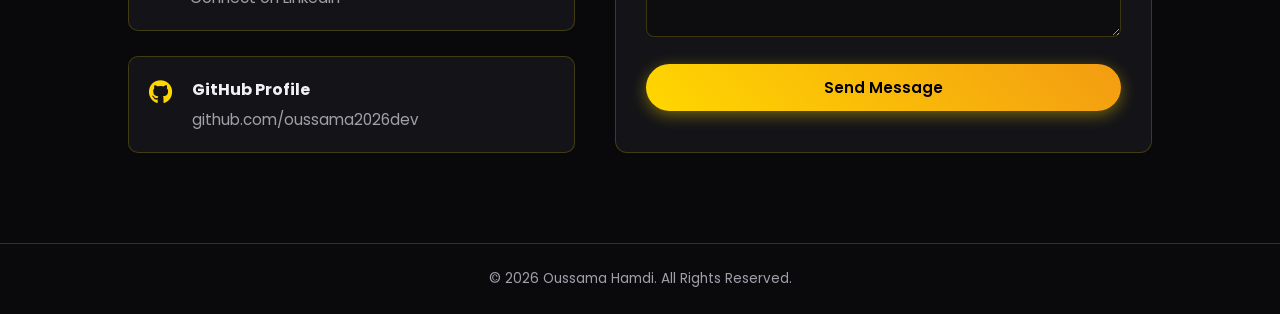
==== commit 6d856980: "Update index.html" ====
--- a/index.html
+++ b/index.html
@@ -61,7 +61,7 @@
                     <!-- تم دمج صورتك الشخصية هنا -->
                     <img id="profile-img" src="profilee.jpg" alt=" ">
                     <label for="image-upload" class="upload-badge" title="Change photo">
-                        <i class="fas fa-camera"></i>
+                        
                     </label>
                     <input type="file" id="image-upload" accept="image/*" style="display: none;">
                 </div>
@@ -210,7 +210,7 @@
                     </div>
                 </div>
             </div>
-<form class="contact-form" id="contact-form">
+<form class="contact-form" action="https://formspree.io/f/xnppgrle" method="POST">
                <div class="form-group">
     <input type="text" name="name" placeholder="Your Name" required>
 </div>
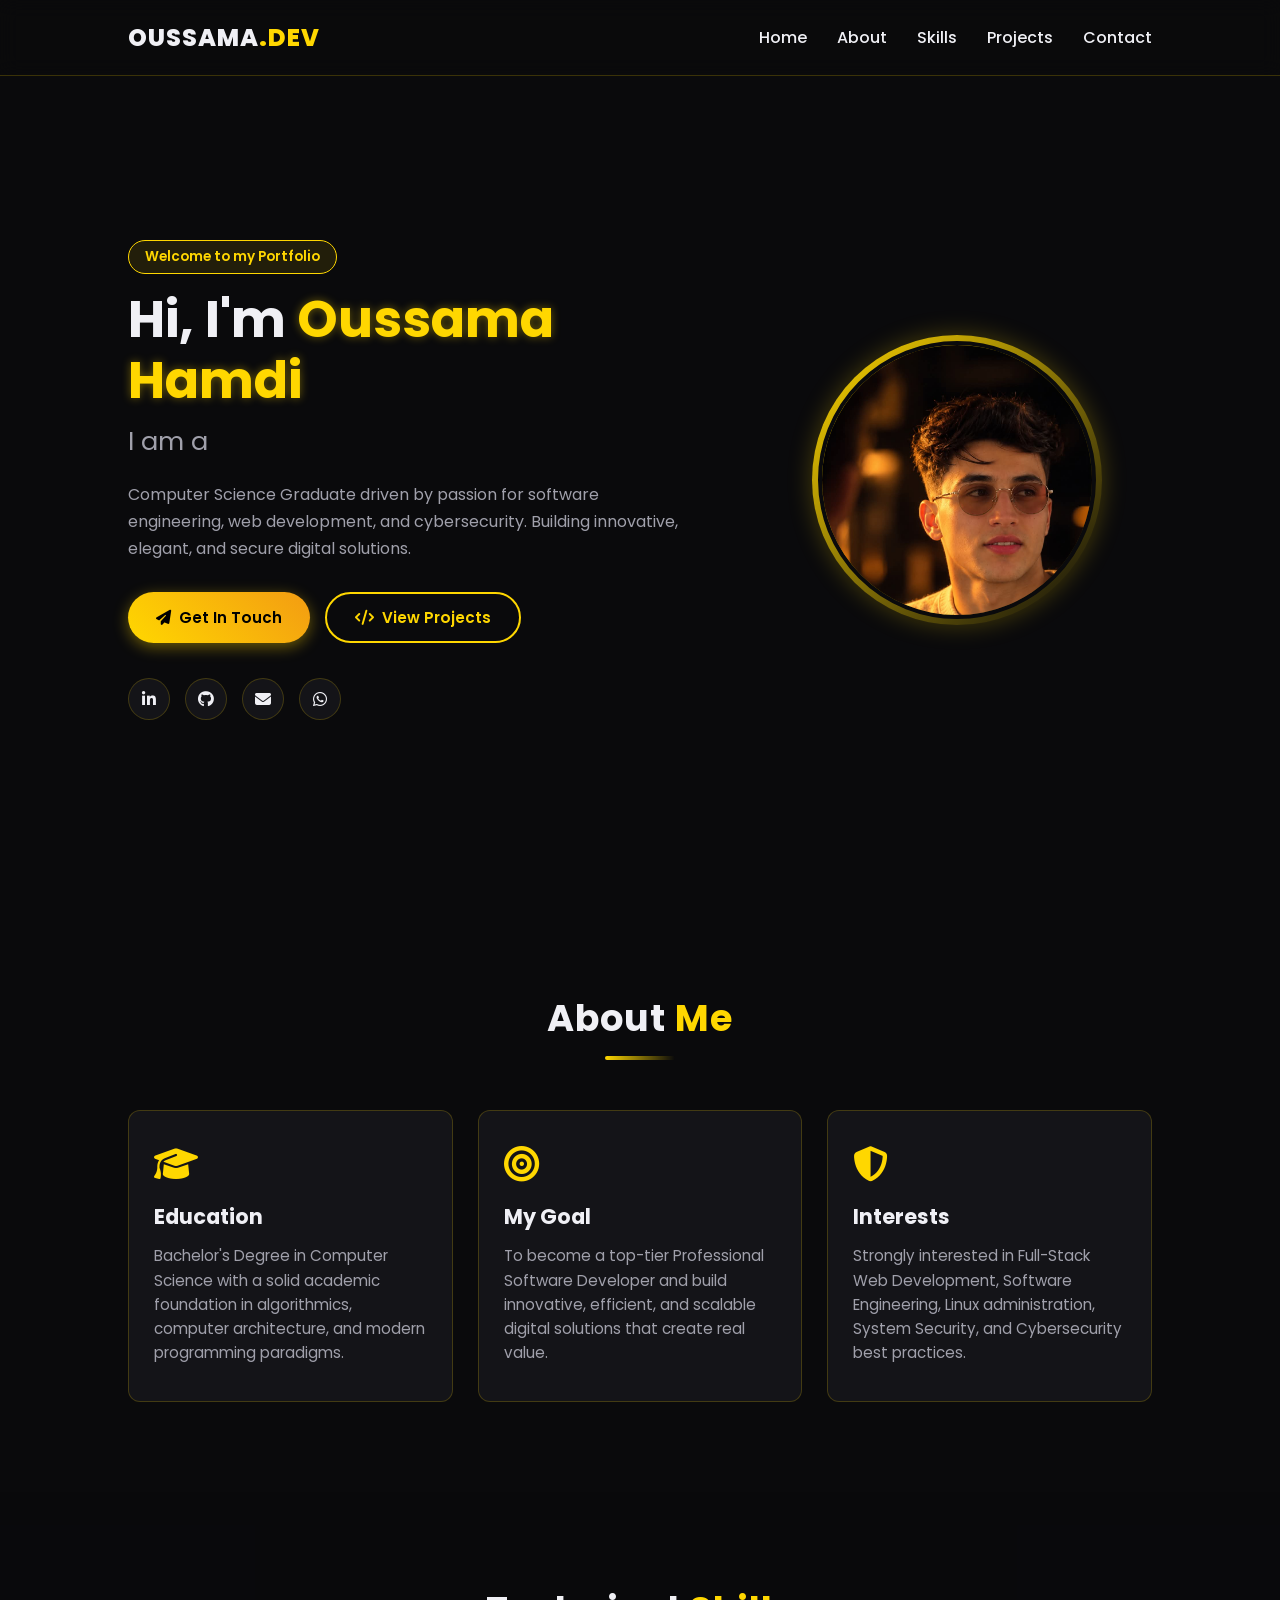
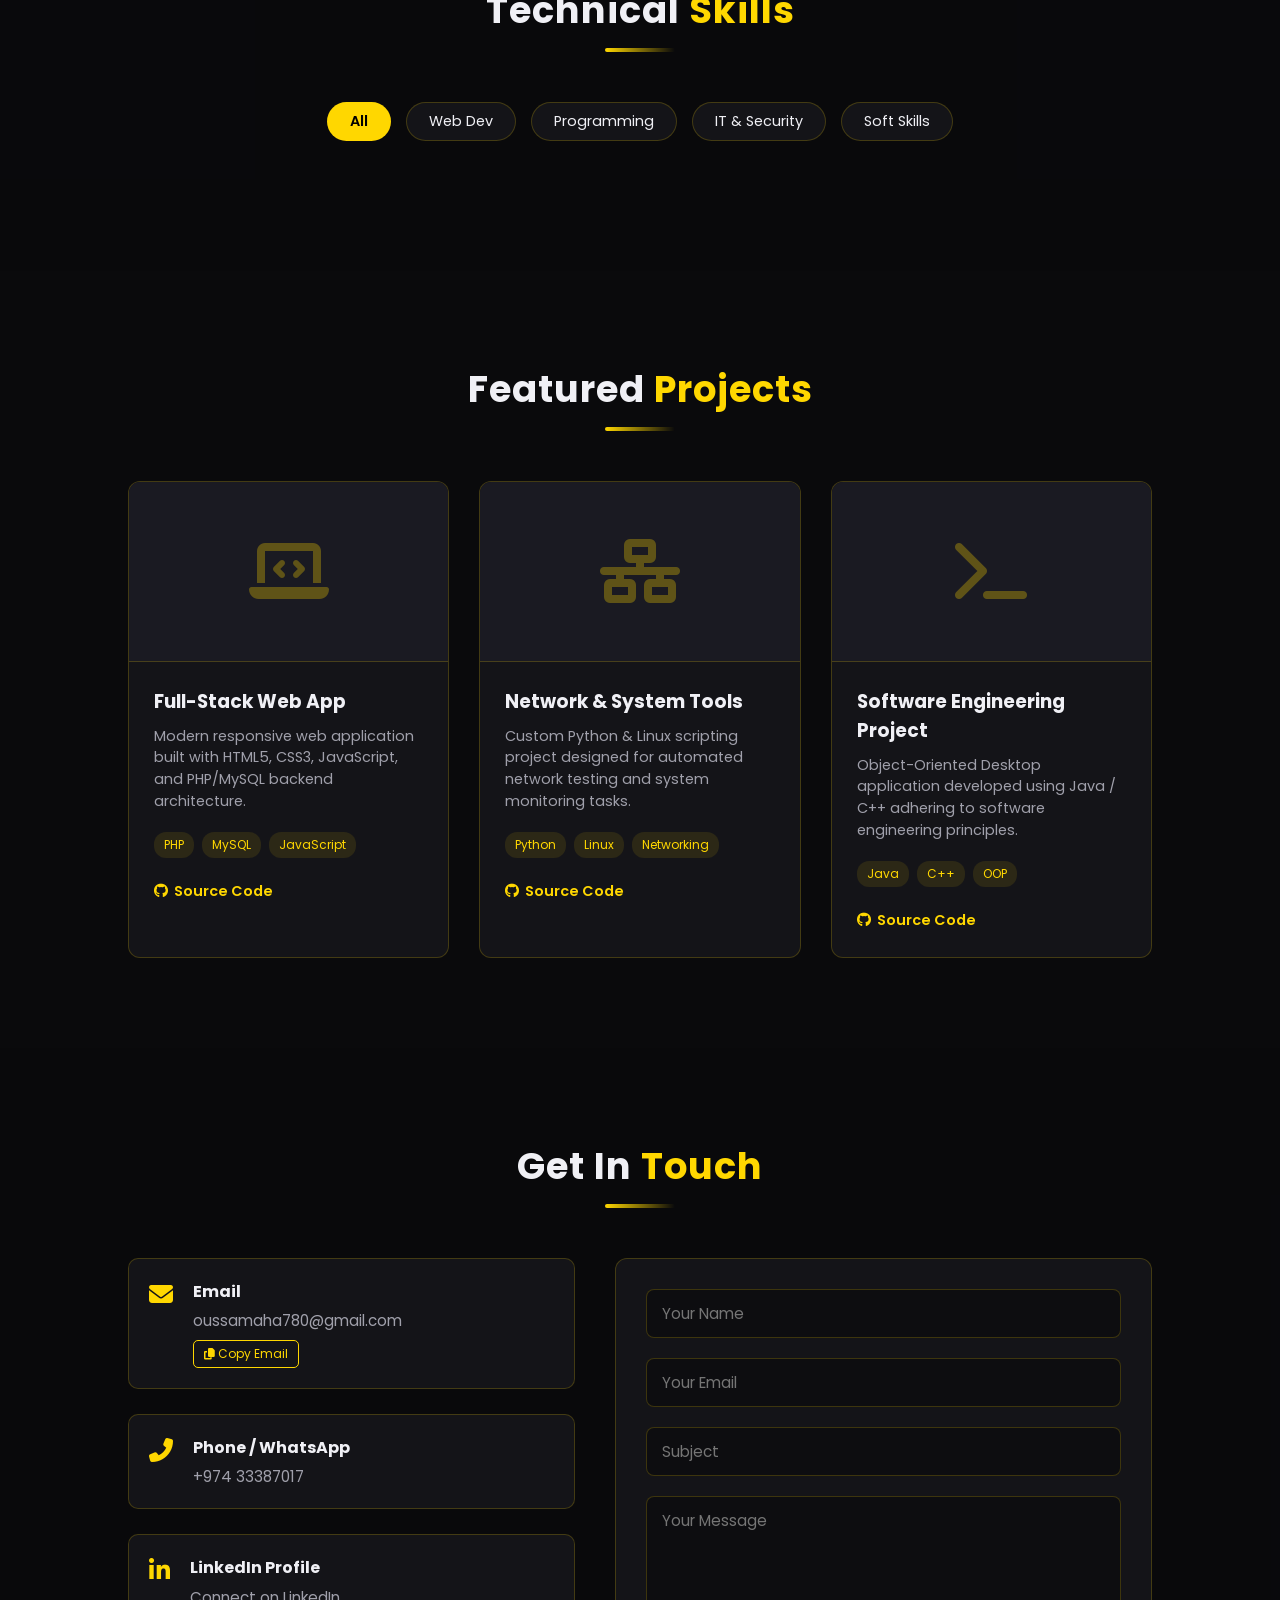
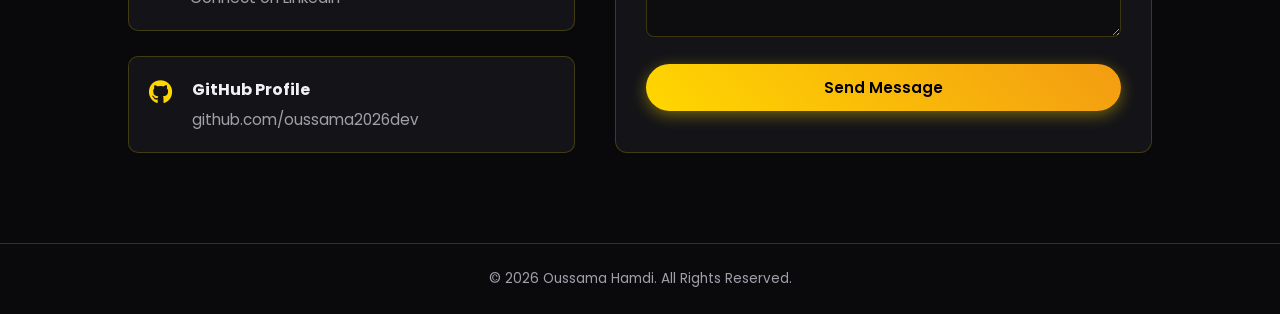
==== commit 04d70a6b: "Update index.html" ====
--- a/index.html
+++ b/index.html
@@ -60,7 +60,7 @@
                 <div class="image-wrapper">
                     <!-- تم دمج صورتك الشخصية هنا -->
                     <img id="profile-img" src="profilee.jpg" alt=" ">
-                    <label for="image-upload" class="upload-badge" title="Change photo">
+                   
                         
                     </label>
                     <input type="file" id="image-upload" accept="image/*" style="display: none;">
